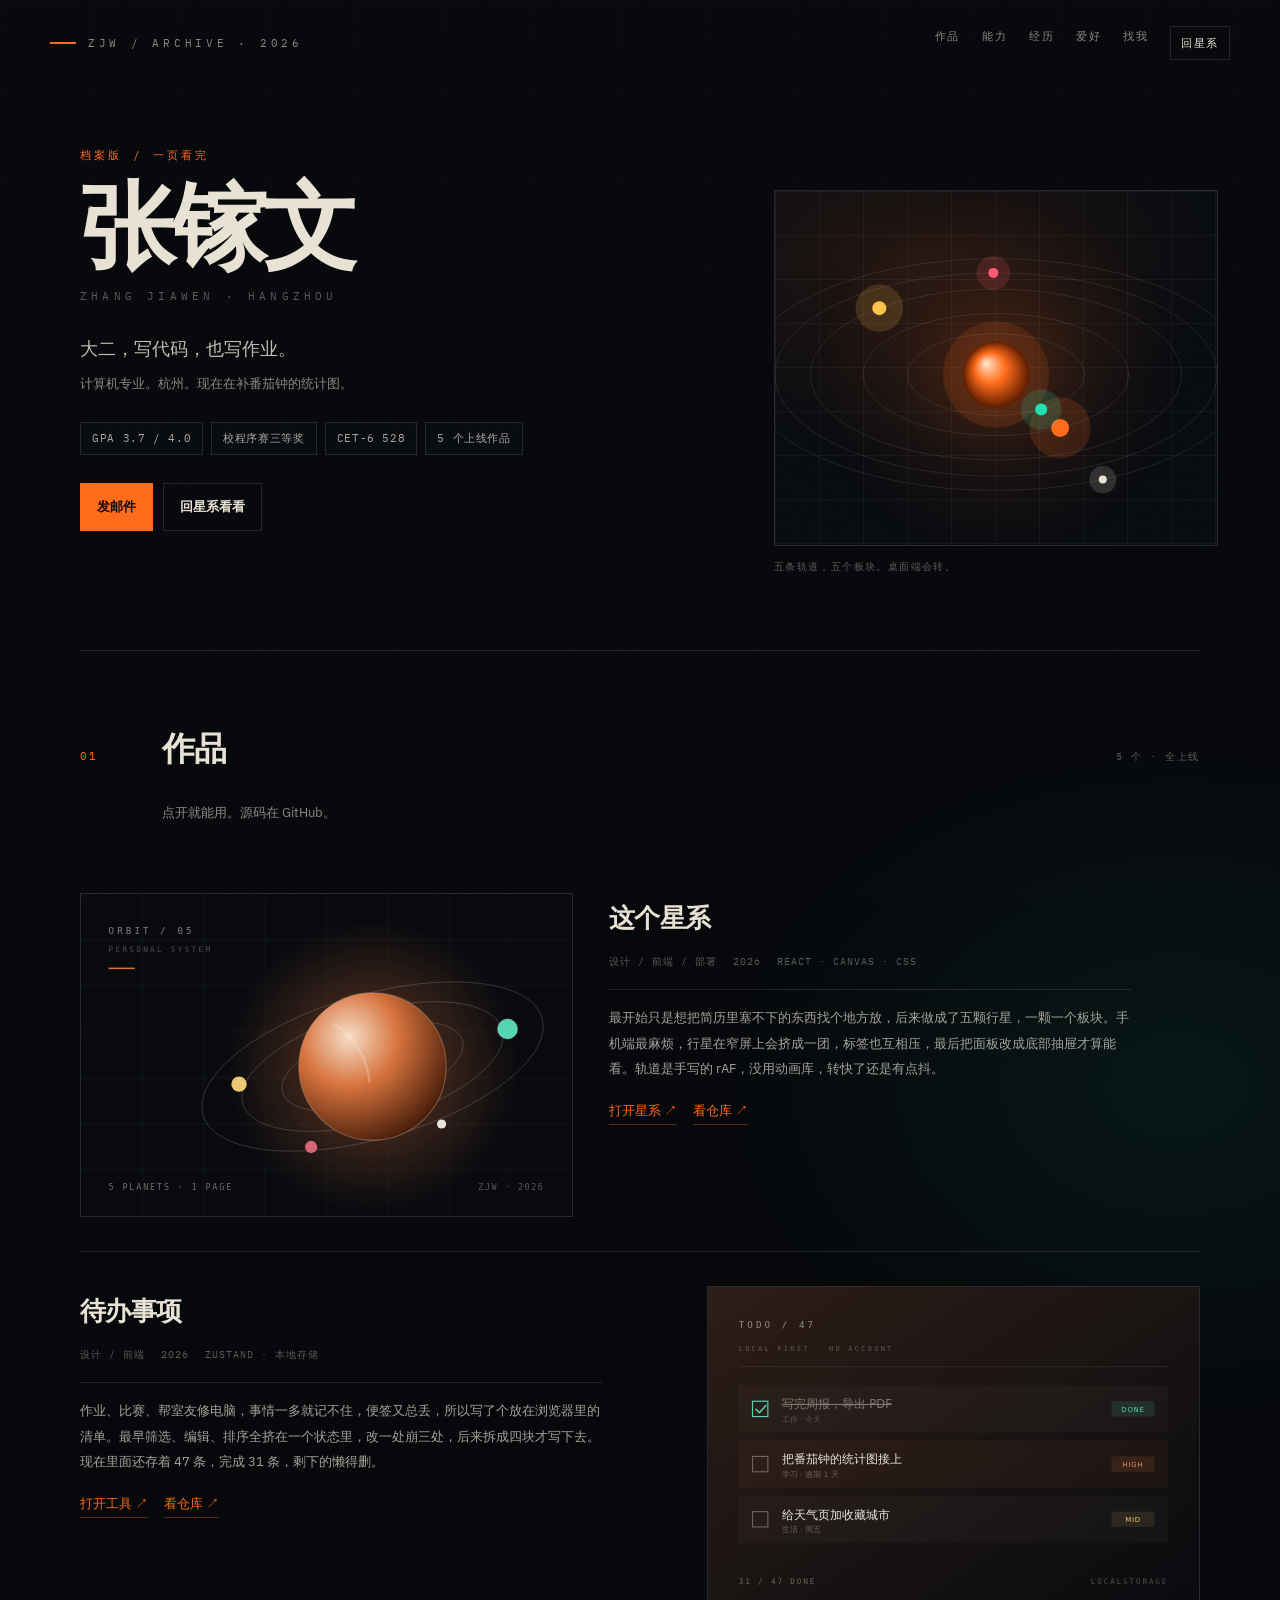
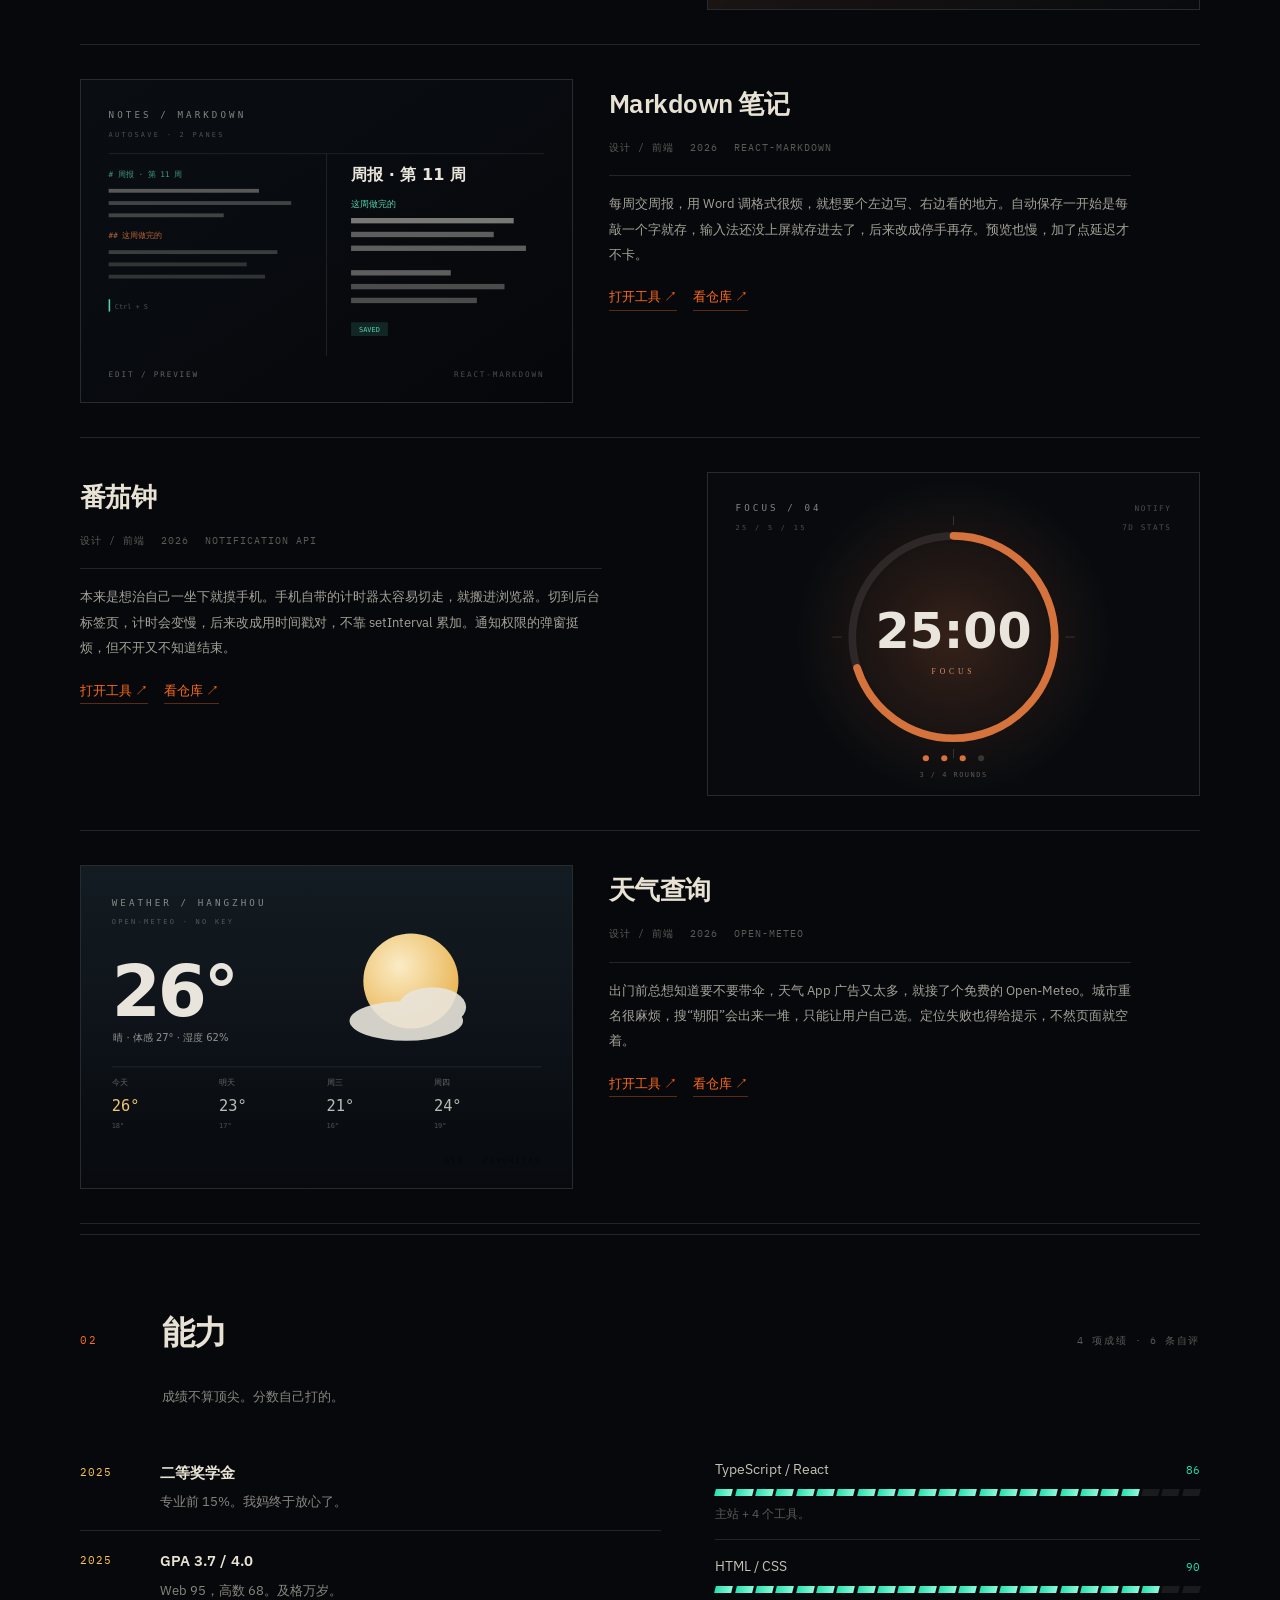
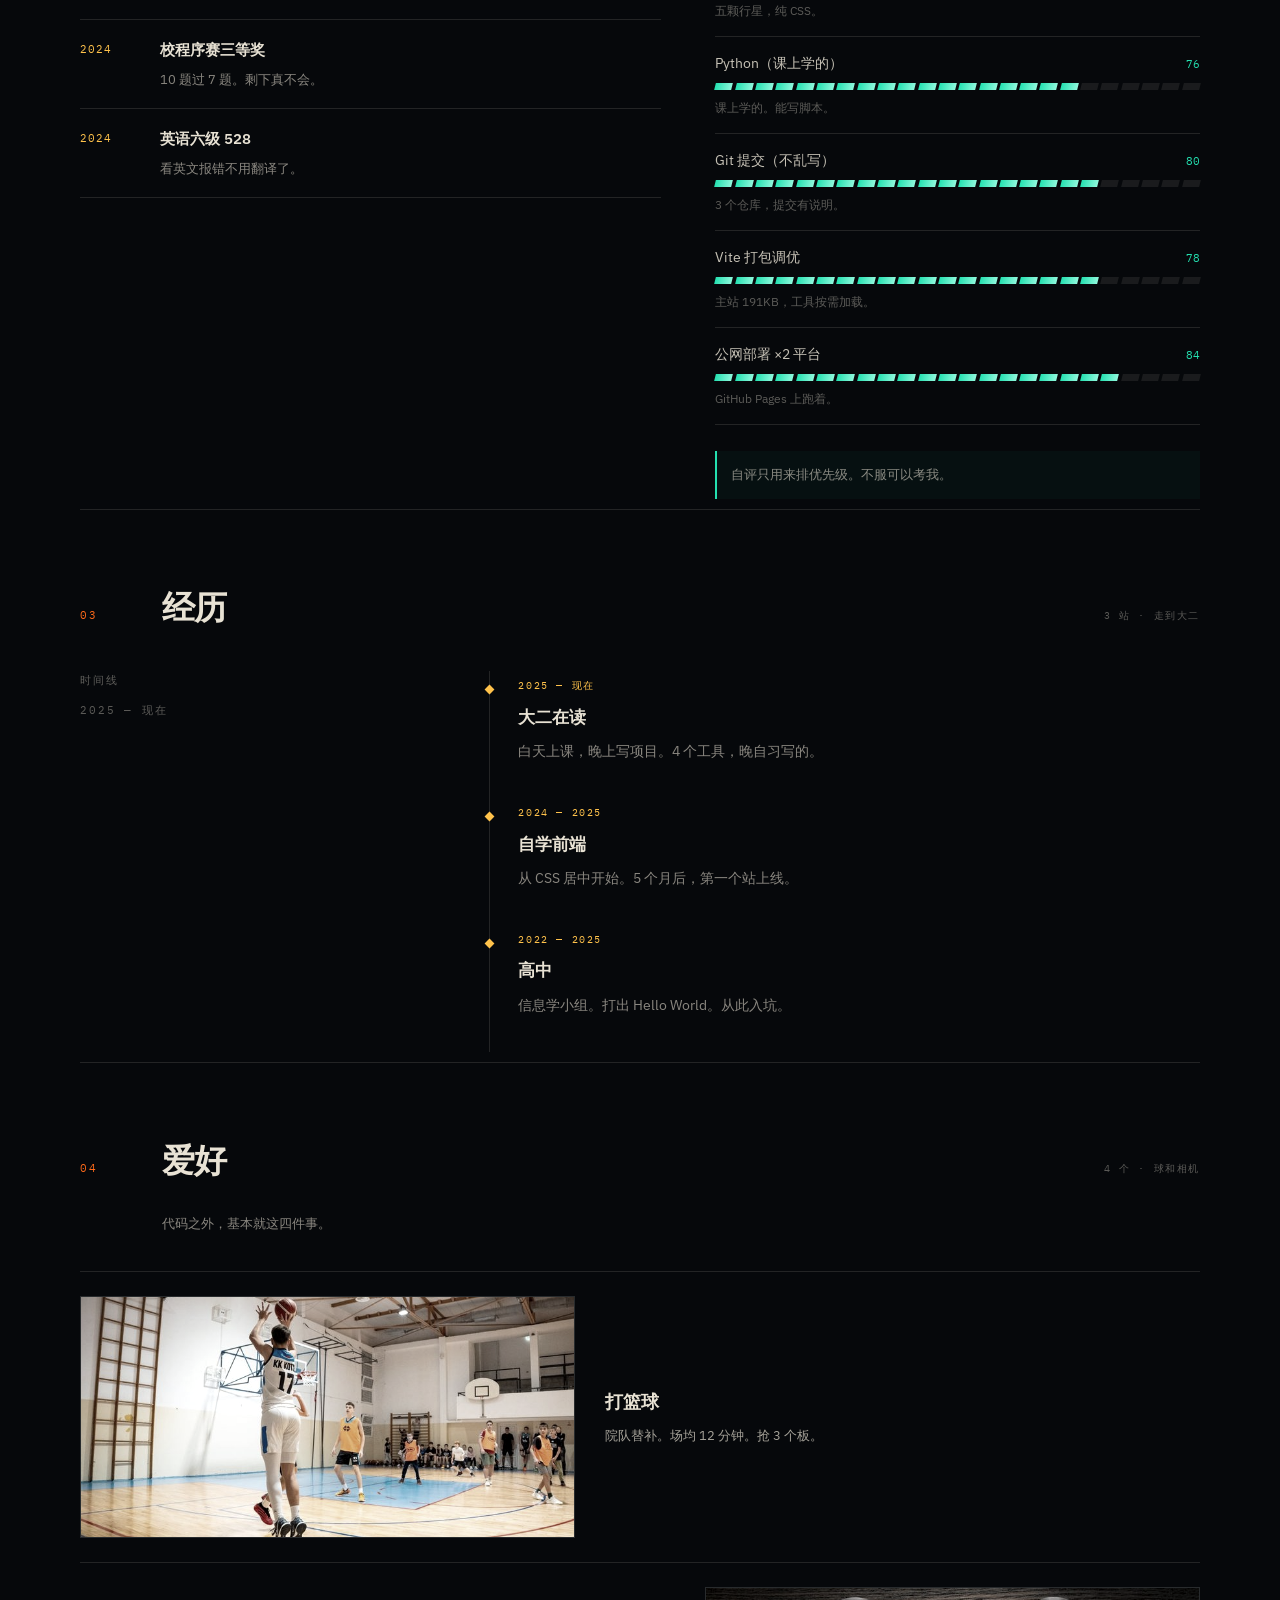
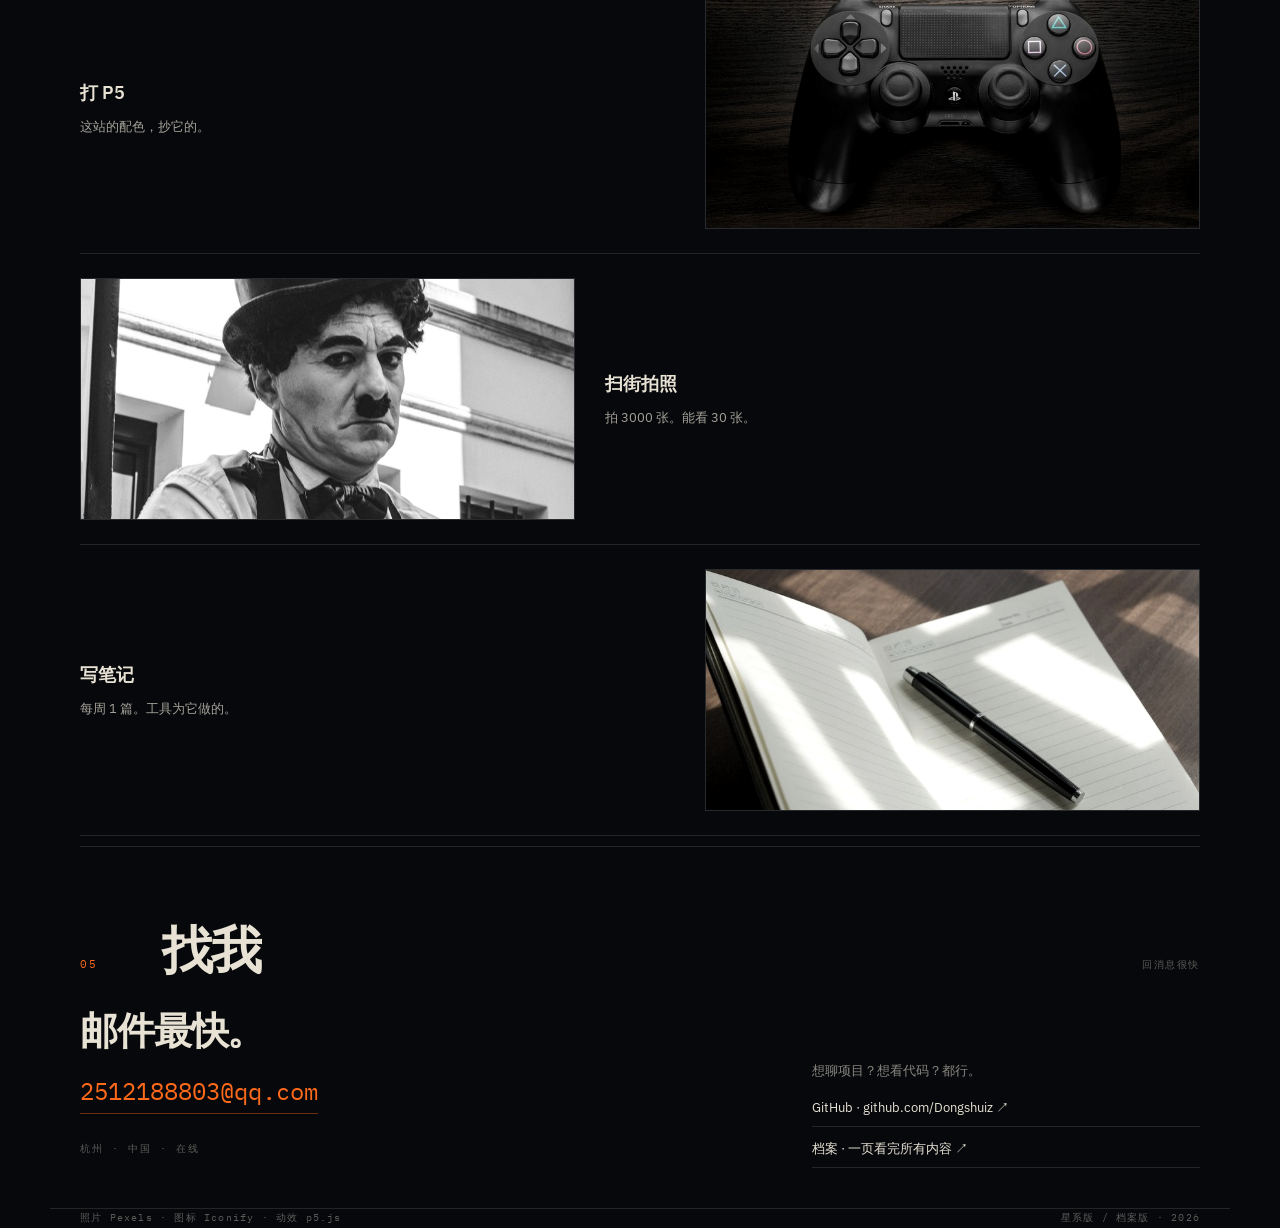
==== archive.html @ a806e47a "Add files via upload" ====
<!doctype html>
<html lang="zh-CN">
<head>
<meta charset="UTF-8">
<meta name="viewport" content="width=device-width, initial-scale=1.0">
<title>档案 · 张镓文</title>
<meta name="description" content="张镓文的档案版：5 个上线作品、GPA 3.7、校程序赛三等奖。作品、能力、经历、爱好，一页看完。">
<meta name="author" content="张镓文">
<meta name="theme-color" content="#06080B">
<link rel="canonical" href="https://dongshuiz.github.io/-/archive.html">
<meta property="og:type" content="profile">
<meta property="og:title" content="档案 · 张镓文">
<meta property="og:description" content="5 个上线作品、GPA 3.7、校程序赛三等奖。一页看完。">
<meta property="og:url" content="https://dongshuiz.github.io/-/archive.html">
<meta property="og:image" content="https://dongshuiz.github.io/-/og.jpg">
<meta name="twitter:card" content="summary_large_image">
<link rel="icon" type="image/svg+xml" href="./favicon.svg">
<link rel="stylesheet" href="./assets/fonts.css">
<link rel="stylesheet" href="./assets/archive.css">
</head>
<body>
<a class="skip" href="#works" style="position:absolute;left:-9999px;top:0;background:#ff6a1a;color:#120803;padding:8px 12px;z-index:99" onfocus="this.style.left='12px'" onblur="this.style.left='-9999px'">跳到作品</a>
<div class="noise" aria-hidden="true"></div>

<header class="top wrap">
  <a class="brand" href="./">ZJW / ARCHIVE · 2026</a>
  <nav aria-label="页面导航">
    <a href="#works">作品</a>
    <a href="#skills">能力</a>
    <a href="#study">经历</a>
    <a href="#hobbies">爱好</a>
    <a href="#contact">找我</a>
    <a class="back" href="./">回星系</a>
  </nav>
</header>

<main class="wrap">
  <section class="hero">
    <div class="hero-copy">
      <p class="eyebrow">档案版 / 一页看完</p>
      <h1>张镓文</h1>
      <span class="en">ZHANG JIAWEN · HANGZHOU</span>
      <p class="lede">大二，写代码，也写作业。</p>
      <p class="sub">计算机专业。杭州。现在在补番茄钟的统计图。</p>
      <ul class="proof"><li>GPA 3.7 / 4.0</li><li>校程序赛三等奖</li><li>CET-6 528</li><li>5 个上线作品</li></ul>
      <div class="actions">
        <a class="btn" href="mailto:2512188803@qq.com">发邮件</a>
        <a class="btn ghost" href="./">回星系看看</a>
      </div>
    </div>
    <div class="hero-art">
      <div class="art-frame"><img class="orbit-static" src="./assets/archive-orbit.svg" width="800" height="640" alt="" aria-hidden="true"><div id="orbit-canvas" aria-hidden="true"></div></div>
      <p class="art-note">五条轨道，五个板块。桌面端会转。</p>
    </div>
  </section>

  <section class="section" id="works">
    <div class="section-head">
      <span class="num">01</span>
      <h2>作品</h2>
      <span class="meta">5 个 · 全上线</span>
    </div>
    <p class="section-note">点开就能用。源码在 GitHub。</p>
    
      <article class="work">
        <figure>
          <span class="idx">01 / 05</span>
          <img src="./assets/covers/site.svg" width="640" height="420" decoding="async" alt="这个星系 的界面示意图">
        </figure>
        <div class="work-body">
          <h3>这个星系</h3>
          <p class="meta"><span>设计 / 前端 / 部署</span><span>2026</span><span>React · Canvas · CSS</span></p>
          
          <div class="work-story"><p>最开始只是想把简历里塞不下的东西找个地方放，后来做成了五颗行星，一颗一个板块。手机端最麻烦，行星在窄屏上会挤成一团，标签也互相压，最后把面板改成底部抽屉才算能看。轨道是手写的 rAF，没用动画库，转快了还是有点抖。</p></div>
          <div class="links">
            <a href="./">打开星系 ↗</a>
            <a href="https://github.com/Dongshuiz/-" target="_blank" rel="noopener">看仓库 ↗</a>
          </div>
        </div>
      </article>
      <article class="work">
        <figure>
          <span class="idx">02 / 05</span>
          <img src="./assets/covers/todo.svg" width="640" height="420" decoding="async" alt="待办事项 的界面示意图">
        </figure>
        <div class="work-body">
          <h3>待办事项</h3>
          <p class="meta"><span>设计 / 前端</span><span>2026</span><span>Zustand · 本地存储</span></p>
          
          <div class="work-story"><p>作业、比赛、帮室友修电脑，事情一多就记不住，便签又总丢，所以写了个放在浏览器里的清单。最早筛选、编辑、排序全挤在一个状态里，改一处崩三处，后来拆成四块才写下去。现在里面还存着 47 条，完成 31 条，剩下的懒得删。</p></div>
          <div class="links">
            <a href="./#/s/works/todo-pro">打开工具 ↗</a>
            <a href="https://github.com/Dongshuiz/-" target="_blank" rel="noopener">看仓库 ↗</a>
          </div>
        </div>
      </article>
      <article class="work">
        <figure>
          <span class="idx">03 / 05</span>
          <img src="./assets/covers/note.svg" width="640" height="420" decoding="async" alt="Markdown 笔记 的界面示意图">
        </figure>
        <div class="work-body">
          <h3>Markdown 笔记</h3>
          <p class="meta"><span>设计 / 前端</span><span>2026</span><span>react-markdown</span></p>
          
          <div class="work-story"><p>每周交周报，用 Word 调格式很烦，就想要个左边写、右边看的地方。自动保存一开始是每敲一个字就存，输入法还没上屏就存进去了，后来改成停手再存。预览也慢，加了点延迟才不卡。</p></div>
          <div class="links">
            <a href="./#/s/works/note-md">打开工具 ↗</a>
            <a href="https://github.com/Dongshuiz/-" target="_blank" rel="noopener">看仓库 ↗</a>
          </div>
        </div>
      </article>
      <article class="work">
        <figure>
          <span class="idx">04 / 05</span>
          <img src="./assets/covers/timer.svg" width="640" height="420" decoding="async" alt="番茄钟 的界面示意图">
        </figure>
        <div class="work-body">
          <h3>番茄钟</h3>
          <p class="meta"><span>设计 / 前端</span><span>2026</span><span>Notification API</span></p>
          
          <div class="work-story"><p>本来是想治自己一坐下就摸手机。手机自带的计时器太容易切走，就搬进浏览器。切到后台标签页，计时会变慢，后来改成用时间戳对，不靠 setInterval 累加。通知权限的弹窗挺烦，但不开又不知道结束。</p></div>
          <div class="links">
            <a href="./#/s/works/pomodoro">打开工具 ↗</a>
            <a href="https://github.com/Dongshuiz/-" target="_blank" rel="noopener">看仓库 ↗</a>
          </div>
        </div>
      </article>
      <article class="work">
        <figure>
          <span class="idx">05 / 05</span>
          <img src="./assets/covers/weather.svg" width="640" height="420" decoding="async" alt="天气查询 的界面示意图">
        </figure>
        <div class="work-body">
          <h3>天气查询</h3>
          <p class="meta"><span>设计 / 前端</span><span>2026</span><span>Open-Meteo</span></p>
          
          <div class="work-story"><p>出门前总想知道要不要带伞，天气 App 广告又太多，就接了个免费的 Open-Meteo。城市重名很麻烦，搜“朝阳”会出来一堆，只能让用户自己选。定位失败也得给提示，不然页面就空着。</p></div>
          <div class="links">
            <a href="./#/s/works/weather">打开工具 ↗</a>
            <a href="https://github.com/Dongshuiz/-" target="_blank" rel="noopener">看仓库 ↗</a>
          </div>
        </div>
      </article>
  </section>

  <section class="section" id="skills">
    <div class="section-head">
      <span class="num">02</span>
      <h2>能力</h2>
      <span class="meta">4 项成绩 · 6 条自评</span>
    </div>
    <p class="section-note">成绩不算顶尖。分数自己打的。</p>
    <div class="skills">
      <ul class="awards"><li><span class="yr">2025</span><div><h3>二等奖学金</h3><p>专业前 15%。我妈终于放心了。</p></div></li><li><span class="yr">2025</span><div><h3>GPA 3.7 / 4.0</h3><p>Web 95，高数 68。及格万岁。</p></div></li><li><span class="yr">2024</span><div><h3>校程序赛三等奖</h3><p>10 题过 7 题。剩下真不会。</p></div></li><li><span class="yr">2024</span><div><h3>英语六级 528</h3><p>看英文报错不用翻译了。</p></div></li></ul>
      <div>
        <ul class="meters">
        <li>
          <div class="row"><span class="name">TypeScript / React</span><span class="val">86</span></div>
          <div class="bar" aria-hidden="true"><i class="on"></i><i class="on"></i><i class="on"></i><i class="on"></i><i class="on"></i><i class="on"></i><i class="on"></i><i class="on"></i><i class="on"></i><i class="on"></i><i class="on"></i><i class="on"></i><i class="on"></i><i class="on"></i><i class="on"></i><i class="on"></i><i class="on"></i><i class="on"></i><i class="on"></i><i class="on"></i><i class="on"></i><i></i><i></i><i></i></div>
          <p class="proof">主站 + 4 个工具。</p>
        </li>
        <li>
          <div class="row"><span class="name">HTML / CSS</span><span class="val">90</span></div>
          <div class="bar" aria-hidden="true"><i class="on"></i><i class="on"></i><i class="on"></i><i class="on"></i><i class="on"></i><i class="on"></i><i class="on"></i><i class="on"></i><i class="on"></i><i class="on"></i><i class="on"></i><i class="on"></i><i class="on"></i><i class="on"></i><i class="on"></i><i class="on"></i><i class="on"></i><i class="on"></i><i class="on"></i><i class="on"></i><i class="on"></i><i class="on"></i><i></i><i></i></div>
          <p class="proof">五颗行星，纯 CSS。</p>
        </li>
        <li>
          <div class="row"><span class="name">Python（课上学的）</span><span class="val">76</span></div>
          <div class="bar" aria-hidden="true"><i class="on"></i><i class="on"></i><i class="on"></i><i class="on"></i><i class="on"></i><i class="on"></i><i class="on"></i><i class="on"></i><i class="on"></i><i class="on"></i><i class="on"></i><i class="on"></i><i class="on"></i><i class="on"></i><i class="on"></i><i class="on"></i><i class="on"></i><i class="on"></i><i></i><i></i><i></i><i></i><i></i><i></i></div>
          <p class="proof">课上学的。能写脚本。</p>
        </li>
        <li>
          <div class="row"><span class="name">Git 提交（不乱写）</span><span class="val">80</span></div>
          <div class="bar" aria-hidden="true"><i class="on"></i><i class="on"></i><i class="on"></i><i class="on"></i><i class="on"></i><i class="on"></i><i class="on"></i><i class="on"></i><i class="on"></i><i class="on"></i><i class="on"></i><i class="on"></i><i class="on"></i><i class="on"></i><i class="on"></i><i class="on"></i><i class="on"></i><i class="on"></i><i class="on"></i><i></i><i></i><i></i><i></i><i></i></div>
          <p class="proof">3 个仓库，提交有说明。</p>
        </li>
        <li>
          <div class="row"><span class="name">Vite 打包调优</span><span class="val">78</span></div>
          <div class="bar" aria-hidden="true"><i class="on"></i><i class="on"></i><i class="on"></i><i class="on"></i><i class="on"></i><i class="on"></i><i class="on"></i><i class="on"></i><i class="on"></i><i class="on"></i><i class="on"></i><i class="on"></i><i class="on"></i><i class="on"></i><i class="on"></i><i class="on"></i><i class="on"></i><i class="on"></i><i class="on"></i><i></i><i></i><i></i><i></i><i></i></div>
          <p class="proof">主站 191KB，工具按需加载。</p>
        </li>
        <li>
          <div class="row"><span class="name">公网部署 ×2 平台</span><span class="val">84</span></div>
          <div class="bar" aria-hidden="true"><i class="on"></i><i class="on"></i><i class="on"></i><i class="on"></i><i class="on"></i><i class="on"></i><i class="on"></i><i class="on"></i><i class="on"></i><i class="on"></i><i class="on"></i><i class="on"></i><i class="on"></i><i class="on"></i><i class="on"></i><i class="on"></i><i class="on"></i><i class="on"></i><i class="on"></i><i class="on"></i><i></i><i></i><i></i><i></i></div>
          <p class="proof">GitHub Pages 上跑着。</p>
        </li></ul>
        <p class="selfnote">自评只用来排优先级。不服可以考我。</p>
      </div>
    </div>
  </section>

  <section class="section" id="study">
    <div class="section-head">
      <span class="num">03</span>
      <h2>经历</h2>
      <span class="meta">3 站 · 走到大二</span>
    </div>
    <div class="study">
      <div class="side">
        <p>时间线</p>
        <p>2025 — 现在</p>
      </div>
      <ul class="timeline"><li><p class="period">2025 — 现在</p><h3>大二在读</h3><p>白天上课，晚上写项目。4 个工具，晚自习写的。</p></li><li><p class="period">2024 — 2025</p><h3>自学前端</h3><p>从 CSS 居中开始。5 个月后，第一个站上线。</p></li><li><p class="period">2022 — 2025</p><h3>高中</h3><p>信息学小组。打出 Hello World。从此入坑。</p></li></ul>
    </div>
  </section>

  <section class="section" id="hobbies">
    <div class="section-head">
      <span class="num">04</span>
      <h2>爱好</h2>
      <span class="meta">4 个 · 球和相机</span>
    </div>
    <p class="section-note">代码之外，基本就这四件事。</p>
    <div class="hobbies">
        <article class="hobby">
          <figure><img src="./assets/hobbies/ball.jpg" width="760" height="556" decoding="async" alt="打篮球"></figure>
          <div class="hobby-body"><h3>打篮球</h3><p>院队替补。场均 12 分钟。抢 3 个板。</p></div>
        </article>
        <article class="hobby">
          <figure><img src="./assets/hobbies/game.jpg" width="760" height="556" decoding="async" alt="打 P5"></figure>
          <div class="hobby-body"><h3>打 P5</h3><p>这站的配色，抄它的。</p></div>
        </article>
        <article class="hobby">
          <figure><img src="./assets/hobbies/street.jpg" width="760" height="556" decoding="async" alt="扫街拍照"></figure>
          <div class="hobby-body"><h3>扫街拍照</h3><p>拍 3000 张。能看 30 张。</p></div>
        </article>
        <article class="hobby">
          <figure><img src="./assets/hobbies/note.jpg" width="760" height="556" decoding="async" alt="写笔记"></figure>
          <div class="hobby-body"><h3>写笔记</h3><p>每周 1 篇。工具为它做的。</p></div>
        </article></div>
  </section>

  <section class="section contact" id="contact">
    <div class="section-head">
      <span class="num">05</span>
      <h2>找我</h2>
      <span class="meta">回消息很快</span>
    </div>
    <div class="grid">
      <div>
        <h2 style="font-size:clamp(1.6rem,3vw,2.4rem)">邮件最快。</h2>
        <a class="big" href="mailto:2512188803@qq.com">2512188803@qq.com</a>
        <p class="stamp">杭州 · 中国 · 在线</p>
      </div>
      <div class="side">
        <p>想聊项目？想看代码？都行。</p>
        <a href="https://github.com/Dongshuiz">GitHub · github.com/Dongshuiz ↗</a><a href="./archive.html">档案 · 一页看完所有内容 ↗</a>
      </div>
    </div>
  </section>
</main>

<footer class="wrap">
  <div class="row">
    <span>照片 Pexels · 图标 Iconify · 动效 p5.js</span>
    <span><a href="./">星系版</a> / 档案版 · 2026</span>
  </div>
</footer>

<script src="./assets/archive.js"></script>
</body>
</html>
---- assets/fonts.css ----
@font-face{font-family:'Bricolage Grotesque';font-style:normal;font-weight:700;font-display:swap;src:url('./fonts/bricolage-grotesque-700.woff2') format('woff2');}
@font-face{font-family:'IBM Plex Mono';font-style:normal;font-weight:400;font-display:swap;src:url('./fonts/ibm-plex-mono-400.woff2') format('woff2');}
@font-face{font-family:'IBM Plex Mono';font-style:normal;font-weight:500;font-display:swap;src:url('./fonts/ibm-plex-mono-500.woff2') format('woff2');}
@font-face{font-family:'IBM Plex Sans';font-style:normal;font-weight:400;font-display:swap;src:url('./fonts/ibm-plex-sans-400.woff2') format('woff2');}
@font-face{font-family:'IBM Plex Sans';font-style:normal;font-weight:500;font-display:swap;src:url('./fonts/ibm-plex-sans-500.woff2') format('woff2');}
@font-face{font-family:'IBM Plex Sans';font-style:normal;font-weight:600;font-display:swap;src:url('./fonts/ibm-plex-sans-600.woff2') format('woff2');}
---- assets/archive.css ----
﻿/* ==================================================================
   档案版 — 文字优先的一页式版本
   设计约束：深灰底 + 噪点 + 渐变；左对齐；不对称栏；短句文案
   ================================================================== */
:root{
  --bg:#06080b;
  --panel:#0b0f14;
  --bone:#e8e2d4;
  --ember:#ff6a1a;
  --jade:#24e0b0;
  --amber:#ffc24b;
  --coral:#ff5b72;
  --ash:rgba(232,226,212,.58);
  --dim:rgba(232,226,212,.38);
  --line:rgba(232,226,212,.13);
  --mono:"IBM Plex Mono",ui-monospace,Menlo,monospace;
  --sans:"IBM Plex Sans","PingFang SC","Microsoft YaHei",sans-serif;
  --display:"Bricolage Grotesque","IBM Plex Sans","PingFang SC",sans-serif;
}
*{box-sizing:border-box}
html{scroll-behavior:smooth}
body{
  margin:0;
  background:
    radial-gradient(900px 620px at 12% -8%, rgba(255,106,26,.16), transparent 62%),
    radial-gradient(760px 560px at 92% 18%, rgba(36,224,176,.07), transparent 60%),
    radial-gradient(900px 700px at 60% 108%, rgba(255,194,75,.05), transparent 60%),
    var(--bg);
  color:var(--bone);
  font-family:var(--sans);
  font-size:15px;
  line-height:1.85;
  -webkit-font-smoothing:antialiased;
}
body::before{
  content:"";
  position:fixed;inset:0;z-index:0;pointer-events:none;
  background-image:
    linear-gradient(rgba(232,226,212,.032) 1px, transparent 1px),
    linear-gradient(90deg, rgba(232,226,212,.032) 1px, transparent 1px);
  background-size:88px 88px;
  mask-image:linear-gradient(180deg, rgba(0,0,0,.7), transparent 65%);
}
.noise{
  position:fixed;inset:0;z-index:2;pointer-events:none;opacity:.055;
  mix-blend-mode:overlay;
  background-image:url("data:image/svg+xml,%3Csvg xmlns='http://www.w3.org/2000/svg' width='180' height='180'%3E%3Cfilter id='n'%3E%3CfeTurbulence type='fractalNoise' baseFrequency='.82' numOctaves='4' stitchTiles='stitch'/%3E%3C/filter%3E%3Crect width='180' height='180' filter='url(%23n)'/%3E%3C/svg%3E");
}
a{color:inherit;text-decoration:none}
a:focus-visible,button:focus-visible{outline:2px solid var(--ember);outline-offset:4px}
main,header,footer{position:relative;z-index:1}
.wrap{max-width:1180px;margin:0 auto;padding:0 30px}

/* ---------- 顶栏 ---------- */
.top{
  display:flex;align-items:center;justify-content:space-between;
  gap:20px;padding:26px 0 0;
}
.brand{
  font-family:var(--mono);font-size:11px;letter-spacing:.34em;
  text-transform:uppercase;color:var(--ash);
  display:inline-flex;align-items:center;gap:12px;
}
.brand::before{content:"";width:26px;height:2px;background:var(--ember)}
.top nav{display:flex;gap:22px;font-family:var(--mono);font-size:11px;letter-spacing:.14em;color:var(--ash)}
.top nav a:hover{color:var(--ember)}
.top .back{border:1px solid var(--line);padding:6px 10px;color:var(--bone)}
.top .back:hover{border-color:var(--ember);color:var(--ember)}

/* ---------- Hero ---------- */
.hero{
  display:grid;
  grid-template-columns:minmax(0,7fr) minmax(0,5fr);
  gap:54px;
  padding:86px 0 74px;
  align-items:start;
}
.eyebrow{
  margin:0;
  font-family:var(--mono);font-size:10.5px;letter-spacing:.3em;
  text-transform:uppercase;color:var(--ember);
}
.hero h1{
  margin:20px 0 0;
  font-family:var(--display);
  font-size:clamp(3.6rem,7.4vw,6.2rem);
  font-weight:700;line-height:.92;letter-spacing:-.035em;
}
.hero .en{
  display:block;margin-top:14px;
  font-family:var(--mono);font-size:10.5px;letter-spacing:.4em;
  text-transform:uppercase;color:var(--dim);
}
.hero .lede{margin:26px 0 0;font-size:18px;color:rgba(232,226,212,.82)}
.hero .sub{margin:6px 0 0;font-size:13px;color:var(--ash)}
.proof{
  display:flex;flex-wrap:wrap;gap:8px;
  margin:26px 0 0;padding:0;list-style:none;
}
.proof li{
  border:1px solid var(--line);
  padding:6px 11px;
  font-family:var(--mono);font-size:10.5px;letter-spacing:.06em;
  color:rgba(232,226,212,.72);
  background:rgba(11,15,20,.55);
}
.proof li b{color:var(--bone);font-weight:500}
.actions{display:flex;flex-wrap:wrap;gap:10px;margin-top:28px}
.btn{
  display:inline-flex;align-items:center;gap:8px;
  padding:11px 16px;
  background:var(--ember);color:#120803;
  font-weight:600;font-size:13px;
  border:1px solid var(--ember);
  transition:transform .2s cubic-bezier(.2,.7,.2,1),background .2s;
}
.btn:hover{transform:translate(-2px,-2px);background:#ff8a4a}
.btn.ghost{background:transparent;color:var(--bone);border-color:var(--line)}
.btn.ghost:hover{border-color:var(--ember);color:var(--ember)}

.hero-art{
  position:relative;
  margin-top:44px;
  transform:translateX(18px);
}
.art-frame{
  position:relative;
  aspect-ratio:5/4;
  border:1px solid var(--line);
  background:
    radial-gradient(120% 90% at 30% 20%, rgba(255,106,26,.1), transparent 60%),
    #080b10;
  overflow:hidden;
}
.art-frame::after{
  content:"";
  position:absolute;inset:0;
  background-image:linear-gradient(rgba(232,226,212,.05) 1px,transparent 1px),linear-gradient(90deg,rgba(232,226,212,.05) 1px,transparent 1px);
  background-size:44px 44px;
  pointer-events:none;
}
.orbit-static{position:absolute;inset:0;width:100%;height:100%;object-fit:cover;opacity:.95;pointer-events:none}
.art-frame.has-p5 .orbit-static{display:none}
#orbit-canvas{position:absolute;inset:0;z-index:1}
#orbit-canvas canvas{display:block}
.art-note{
  margin:12px 0 0;
  font-family:var(--mono);font-size:10px;letter-spacing:.14em;
  color:var(--dim);
}

/* ---------- 区块 ---------- */
.section{padding:66px 0 10px;border-top:1px solid var(--line)}
.section-head{
  display:grid;
  grid-template-columns:64px minmax(0,1fr) auto;
  align-items:baseline;
  gap:18px;
  margin-bottom:34px;
}
.section-head .num{
  font-family:var(--mono);font-size:11px;letter-spacing:.2em;color:var(--ember);
}
.section-head h2{
  margin:0;
  font-size:clamp(1.7rem,2.6vw,2.3rem);
  font-weight:600;letter-spacing:-.02em;
}
.section-head .meta{
  font-family:var(--mono);font-size:10px;letter-spacing:.16em;
  text-transform:uppercase;color:var(--dim);
}
.section-note{
  max-width:520px;margin:-12px 0 34px 82px;
  font-size:13px;color:var(--ash);
}

/* ---------- 作品 ---------- */
.work{
  display:grid;
  grid-template-columns:minmax(0,5fr) minmax(0,6fr);
  gap:36px;
  padding:34px 0;
  border-bottom:1px solid var(--line);
  align-items:start;
}
.work:nth-child(even){grid-template-columns:minmax(0,6fr) minmax(0,5fr)}
.work:nth-child(even) figure{order:2}
.work:nth-child(even) .work-body{order:1}
.work figure{margin:0;position:relative;border:1px solid var(--line);overflow:hidden;background:var(--panel)}
.work img{display:block;width:100%;height:auto;filter:grayscale(.35) contrast(1.03);transition:filter .4s cubic-bezier(.2,.7,.2,1)}
.work:hover img{filter:grayscale(0) contrast(1.05)}
.work .idx{
  position:absolute;left:0;top:0;
  padding:5px 8px;
  font-family:var(--mono);font-size:9.5px;letter-spacing:.14em;
  background:rgba(6,8,11,.8);color:var(--ember);border-right:1px solid var(--line);border-bottom:1px solid var(--line);
}
.work h3{margin:0;font-size:26px;font-weight:600;letter-spacing:-.02em}
.work .meta{
  display:flex;flex-wrap:wrap;gap:6px 16px;
  margin:12px 0 0;
  font-family:var(--mono);font-size:10px;letter-spacing:.1em;
  text-transform:uppercase;color:var(--dim);
}
.work .detail{margin:16px 0 0;color:rgba(232,226,212,.72);font-size:14px;line-height:1.95}
.work-story{
  max-width:58ch;margin:18px 0 0;padding-top:15px;
  border-top:1px solid var(--line);
}
.work-story p{margin:0;font-size:13px;line-height:1.95;color:rgba(232,226,212,.7)}
.work .links{display:flex;flex-wrap:wrap;gap:16px;margin-top:18px;font-size:12.5px}
.work .links a{color:var(--ember);border-bottom:1px solid rgba(255,106,26,.35);padding-bottom:1px}
.work .links a:hover{color:#ffb27a}

/* ---------- 能力 ---------- */
.skills{
  display:grid;
  grid-template-columns:minmax(0,6fr) minmax(0,5fr);
  gap:54px;
  align-items:start;
}
.awards{list-style:none;margin:0;padding:0}
.awards li{
  display:grid;grid-template-columns:66px 1fr;gap:14px;
  padding:16px 0;border-bottom:1px solid var(--line);
}
.awards .yr{font-family:var(--mono);font-size:10.5px;color:var(--amber);letter-spacing:.1em;padding-top:4px}
.awards h3{margin:0;font-size:15px;font-weight:600}
.awards p{margin:4px 0 0;font-size:13px;color:var(--ash)}
.meters{list-style:none;margin:0;padding:0}
.meters li{padding:14px 0;border-bottom:1px solid var(--line)}
.meters .row{display:flex;align-items:baseline;justify-content:space-between;gap:12px}
.meters .name{font-size:13.5px;color:rgba(232,226,212,.85)}
.meters .val{font-family:var(--mono);font-size:10.5px;color:var(--jade)}
.bar{display:flex;gap:3px;margin-top:7px;height:7px}
.bar i{flex:1;background:rgba(232,226,212,.09);transform:skew(-14deg)}
.bar i.on{background:linear-gradient(90deg,var(--jade),#8ff8dc)}
.meters .proof{margin:7px 0 0;font-size:12px;color:var(--dim)}
.selfnote{
  margin:26px 0 0;padding:12px 14px;
  border-left:2px solid var(--jade);
  font-size:12.5px;color:var(--ash);
  background:rgba(36,224,176,.04);
}

/* ---------- 经历 ---------- */
.study{
  display:grid;grid-template-columns:minmax(0,4fr) minmax(0,8fr);gap:54px;
}
.study .side{font-family:var(--mono);font-size:10.5px;letter-spacing:.18em;color:var(--dim);text-transform:uppercase}
.study .side p{margin:0 0 10px}
.timeline{list-style:none;margin:0;padding:0;border-left:1px solid var(--line)}
.timeline li{position:relative;padding:0 0 34px 28px}
.timeline li::before{
  content:"";position:absolute;left:-4px;top:9px;width:7px;height:7px;
  background:var(--amber);transform:rotate(45deg);
}
.timeline .period{font-family:var(--mono);font-size:10px;letter-spacing:.16em;color:var(--amber)}
.timeline h3{margin:6px 0 0;font-size:17px;font-weight:600}
.timeline p{margin:6px 0 0;font-size:13.5px;color:var(--ash)}

/* ---------- 爱好 ---------- */
.hobbies{display:flex;flex-direction:column;border-top:1px solid var(--line)}
.hobby{
  display:grid;grid-template-columns:minmax(0,5fr) minmax(0,6fr);
  gap:30px;align-items:center;padding:24px 0;border-bottom:1px solid var(--line);
}
.hobby:nth-child(even){grid-template-columns:minmax(0,6fr) minmax(0,5fr)}
.hobby:nth-child(even) figure{order:2}
.hobby figure{margin:0;overflow:hidden;border:1px solid var(--line);background:var(--panel)}
.hobby img{display:block;width:100%;height:240px;object-fit:cover;filter:grayscale(.5) contrast(1.04);transition:filter .5s cubic-bezier(.2,.7,.2,1),transform .6s cubic-bezier(.2,.7,.2,1)}
.hobby:hover img{filter:grayscale(0);transform:scale(1.015)}
.hobby-body h3{margin:0;font-size:18px;font-weight:600}
.hobby-body p{margin:6px 0 0;font-size:13px;color:rgba(232,226,212,.7)}

/* ---------- 联系 ---------- */
.contact{padding:76px 0 40px;border-top:1px solid var(--line)}
.contact .grid{
  display:grid;grid-template-columns:minmax(0,7fr) minmax(0,4fr);
  gap:54px;align-items:end;
}
.contact h2{margin:0;font-size:clamp(2rem,4vw,3.2rem);font-weight:600;letter-spacing:-.03em;line-height:1.05}
.contact .big{
  display:inline-block;margin-top:18px;
  font-family:var(--mono);font-size:clamp(1rem,2vw,1.5rem);
  color:var(--ember);border-bottom:1px solid rgba(255,106,26,.4);
}
.contact .big:hover{color:#ffb27a}
.contact .side{font-size:13px;color:var(--ash)}
.contact .side a{display:block;margin-top:10px;color:var(--bone);border-bottom:1px solid var(--line);padding-bottom:6px}
.contact .side a:hover{color:var(--ember)}
.contact .stamp{
  margin-top:26px;font-family:var(--mono);font-size:10px;letter-spacing:.2em;
  color:var(--dim);text-transform:uppercase;
}

/* ---------- 页脚 ---------- */
footer{border-top:1px solid var(--line);padding:26px 0 44px;margin-top:30px}
footer .row{display:flex;flex-wrap:wrap;justify-content:space-between;gap:14px;font-family:var(--mono);font-size:10px;letter-spacing:.12em;color:var(--dim)}
footer a:hover{color:var(--ember)}

/* ---------- 响应式 ---------- */
@media (max-width:900px){
  .wrap{padding:0 20px}
  .top nav a:not(.back){display:none}
  .hero{grid-template-columns:1fr;gap:36px;padding:56px 0 46px}
  .hero-art{margin:0;transform:none}
  .section-head{grid-template-columns:44px minmax(0,1fr)}
  .section-head .meta{grid-column:2}
  .section-note{margin-left:62px}
  .work,.work:nth-child(even){grid-template-columns:1fr;gap:20px}
  .work:nth-child(even) figure{order:0}
  .work:nth-child(even) .work-body{order:1}
  .skills,.study,.contact .grid{grid-template-columns:1fr;gap:34px}
  .hobbies{gap:0}
  .hobby,.hobby:nth-child(even){grid-template-columns:1fr;gap:12px;padding:20px 0}
  .hobby:nth-child(even) figure{order:0}
  .hobby img{height:220px}
  .section{padding-top:52px}
}

/* ---------- 打印 ---------- */
@media print{
  body{background:#fff;color:#111;font-size:11pt}
  body::before,.noise,.top nav,.hero-art,.actions,.work .links{display:none!important}
  .wrap{max-width:none;padding:0}
  .hero{padding:0 0 20px;grid-template-columns:1fr}
  .hero h1{font-size:34pt}
  .section{border-top:1px solid #ccc;padding:18px 0 4px;break-inside:avoid}
  .work{border-bottom:1px solid #ddd;padding:12px 0}
  .work img{filter:grayscale(1)}
  a{text-decoration:none}
  .hobby{break-inside:avoid}
  footer{border-top:1px solid #ccc}
}
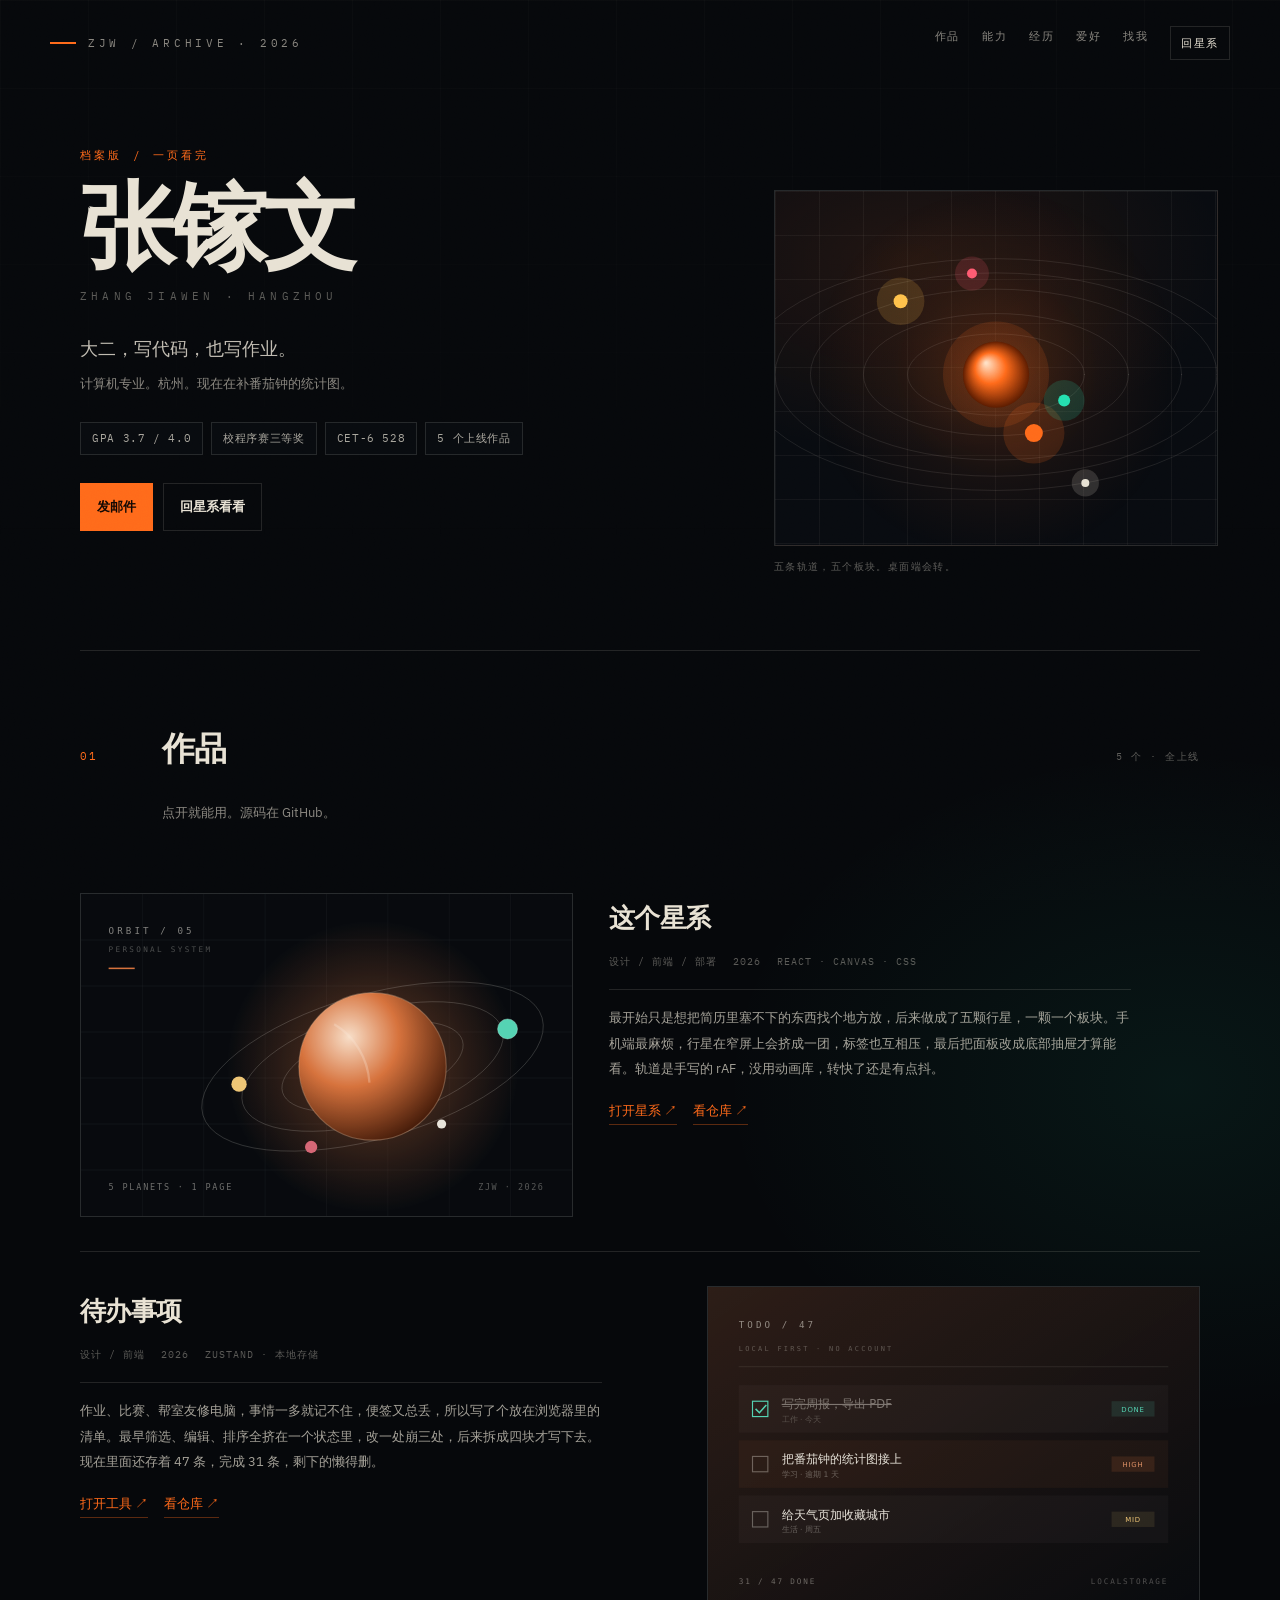
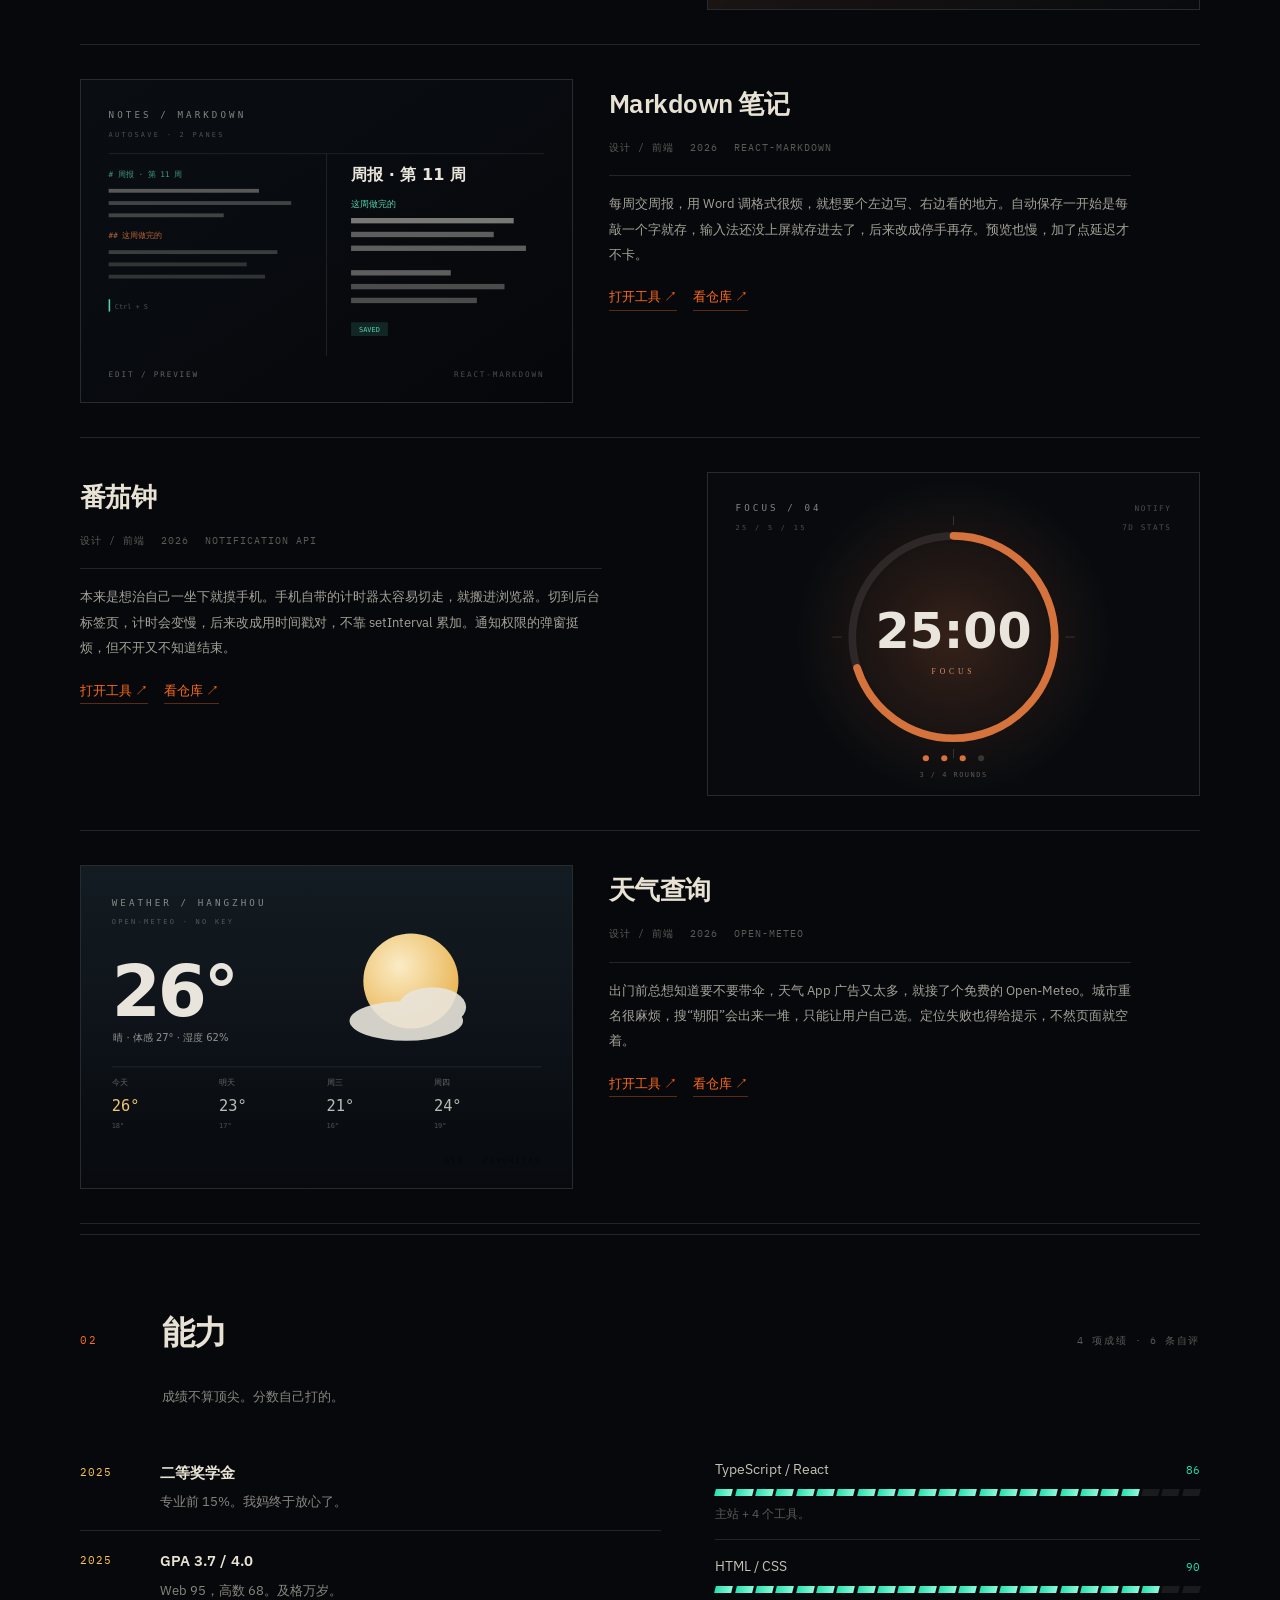
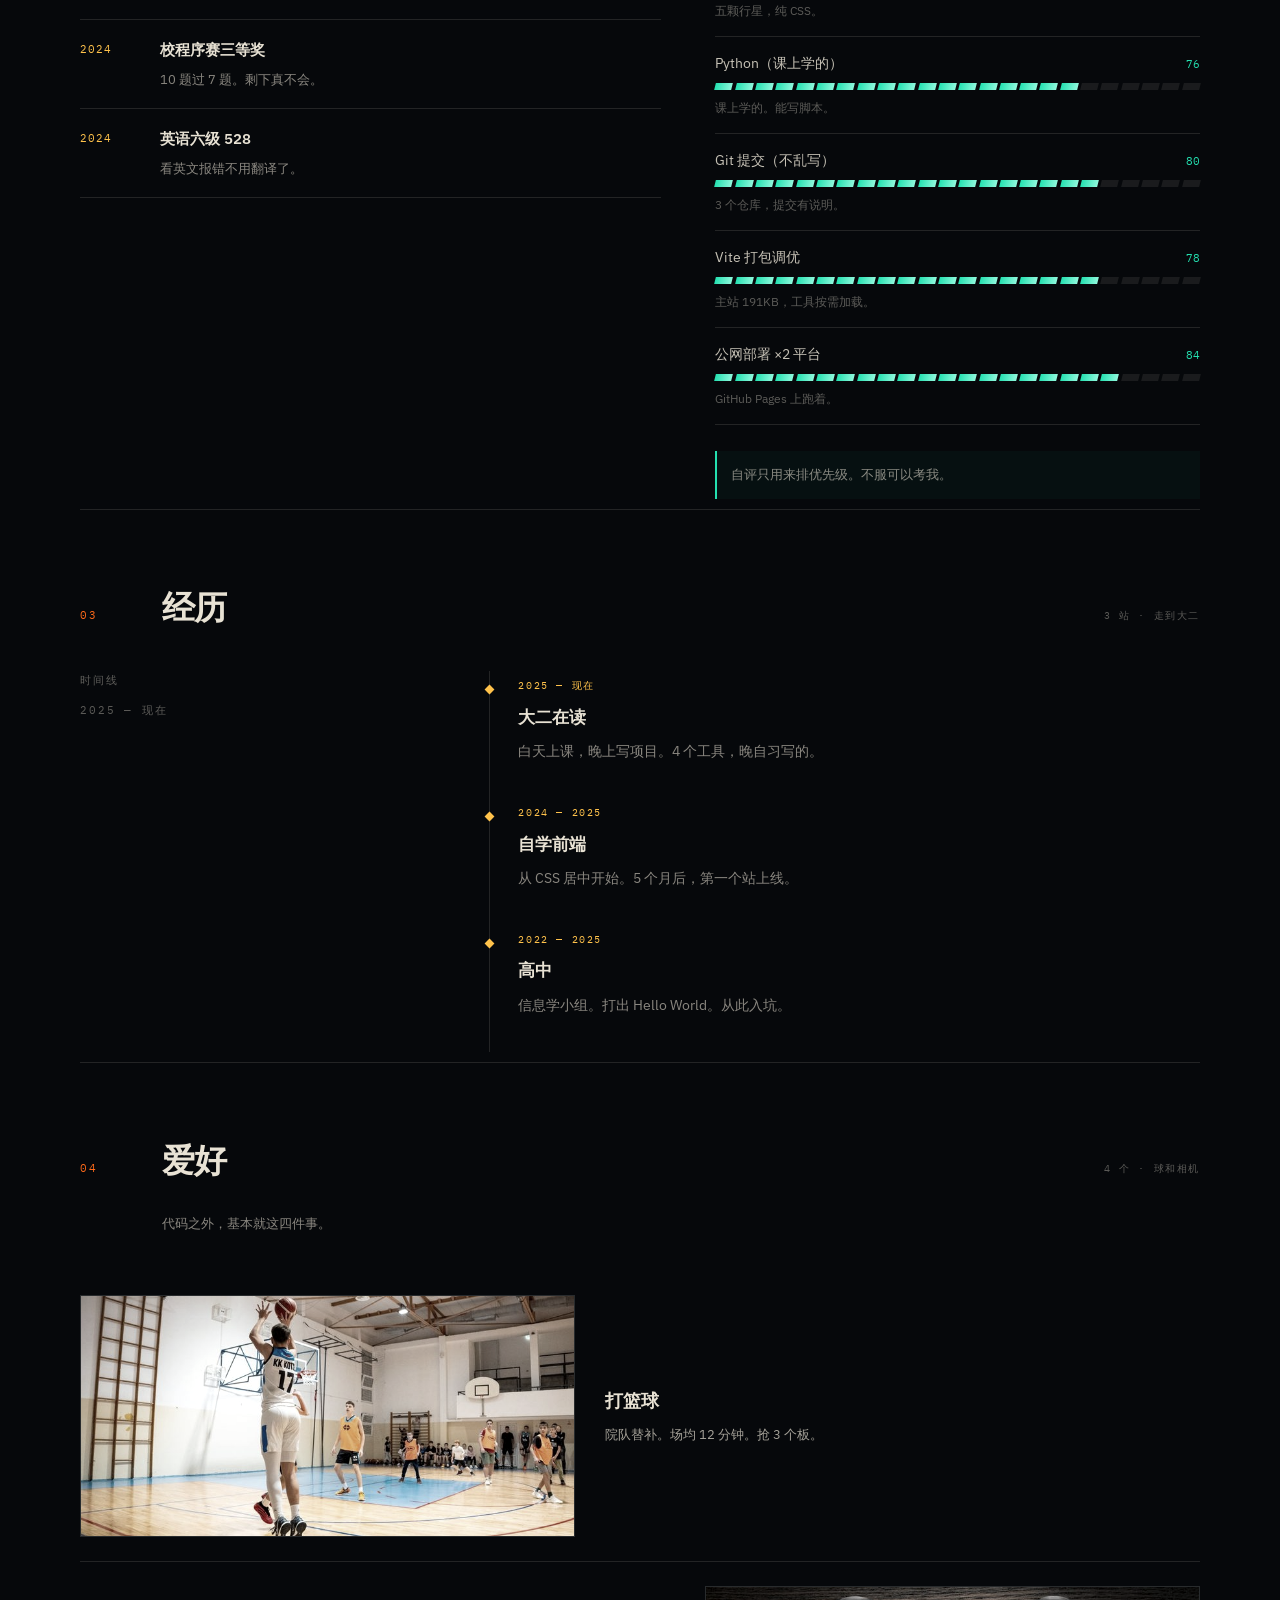
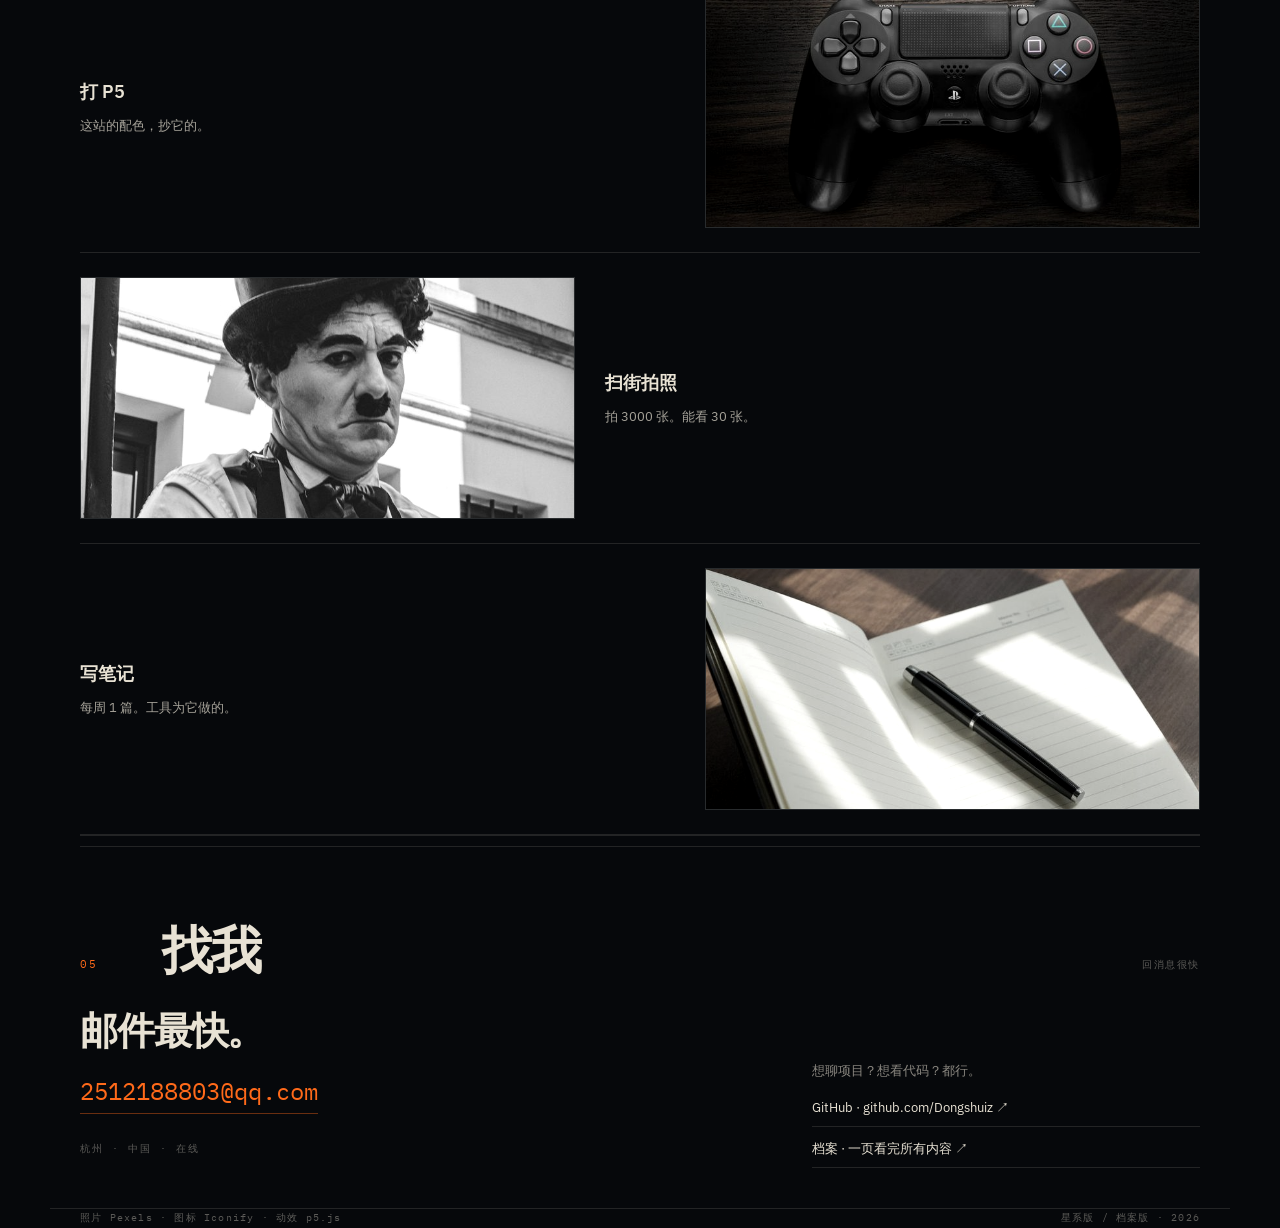
==== commit 1e182e0f: "Add files via upload" ====
--- a/archive.html
+++ b/archive.html
@@ -259,5 +259,6 @@
 </footer>
 
 <script src="./assets/archive.js"></script>
+<script src="./assets/archive-live.js"></script>
 </body>
 </html>
